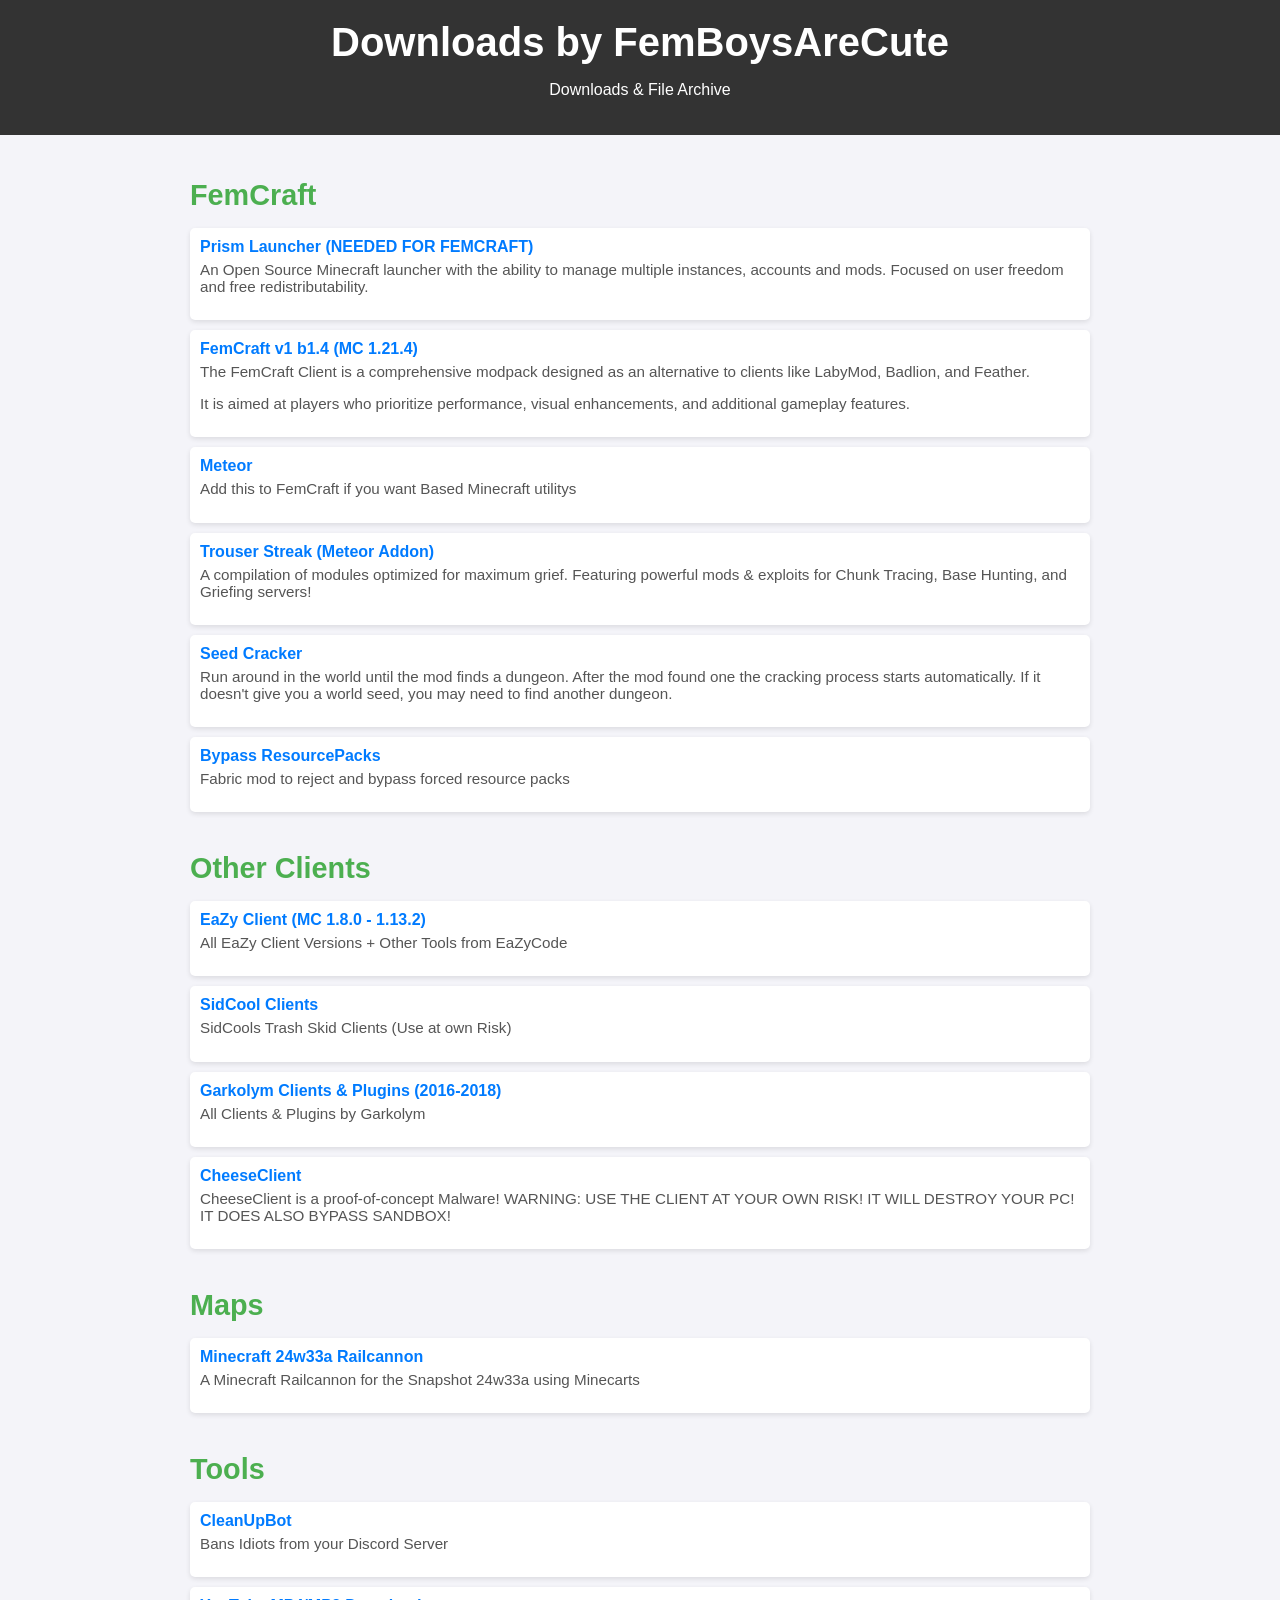
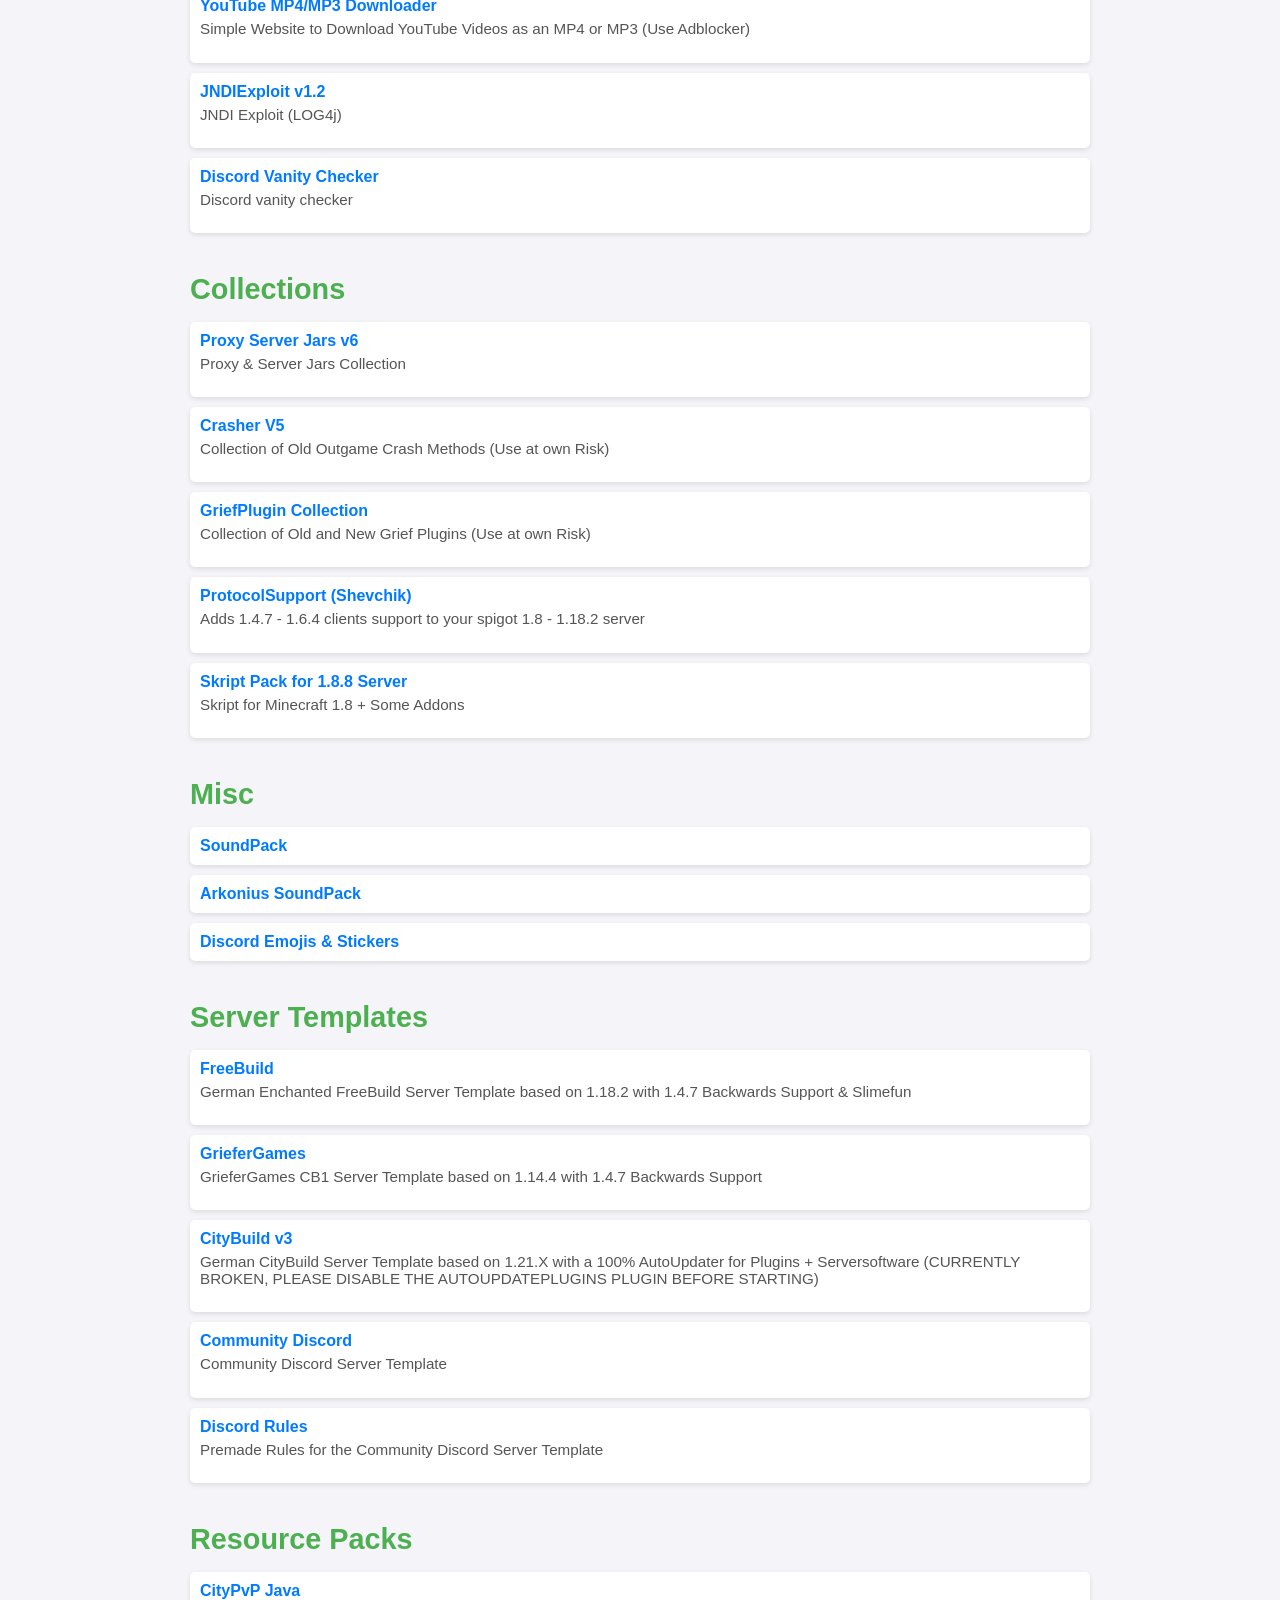
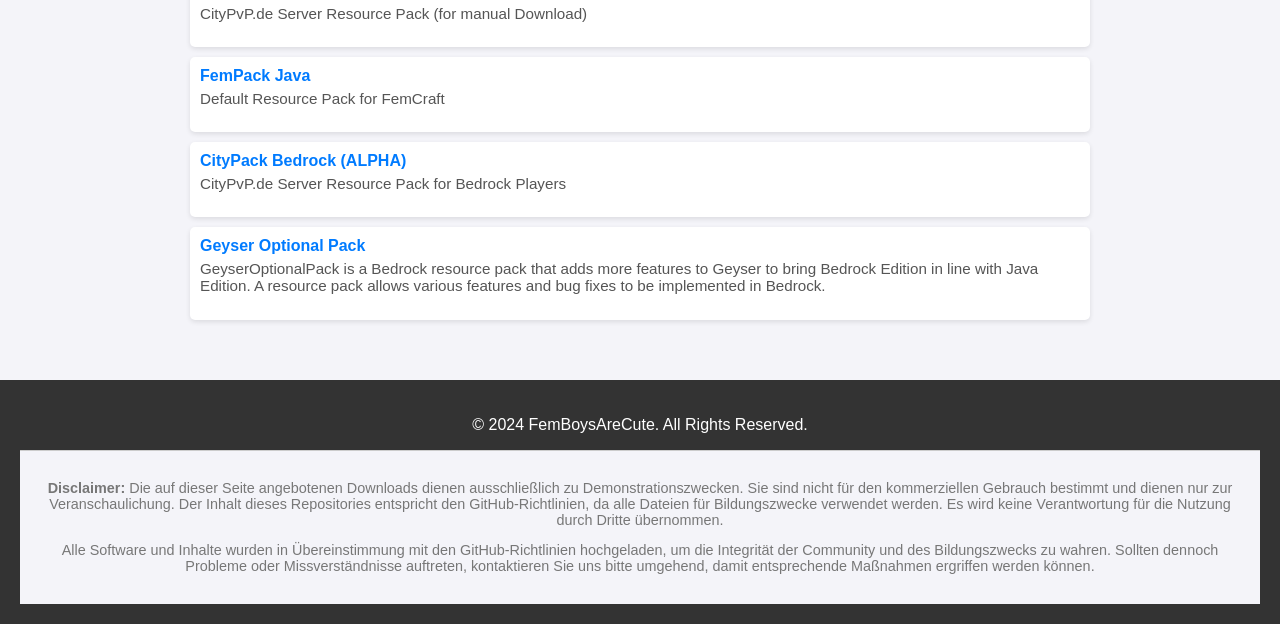
==== downloads.html @ 4fdfe4cd "Update downloads.html" ====
<!DOCTYPE html>
<html lang="de">
<head>
    <meta charset="UTF-8">
    <meta name="viewport" content="width=device-width, initial-scale=1.0">
    <meta name="description" content="Download-Seite von FemBoysAreCute mit Tools, Clients, Plugins und mehr.">
    <title>Downloads by FemBoysAreCute</title>
    <link rel="icon" href="/assets/favicon.ico" type="image/x-icon">
    <link rel="shortcut icon" href="favicon.ico" type="image/x-icon">
    <link rel="icon" href="favicon.png" type="image/png">
    <style>
        body {
            font-family: Arial, sans-serif;
            background-color: #f4f4f9;
            color: #333;
            margin: 0;
            padding: 0;
        }
        header {
            background-color: #333;
            color: #fff;
            padding: 20px 0;
            text-align: center;
        }
        header h1 {
            margin: 0;
            font-size: 2.5em;
        }
        main {
            padding: 20px;
            max-width: 900px;
            margin: 0 auto;
        }
        section {
            margin-bottom: 40px;
        }
        section h2 {
            font-size: 1.8em;
            margin-bottom: 10px;
            color: #4CAF50;
        }
        ul {
            list-style-type: none;
            padding: 0;
        }
        li {
            margin: 10px 0;
            padding: 10px;
            background-color: #fff;
            border-radius: 5px;
            box-shadow: 0 2px 5px rgba(0, 0, 0, 0.1);
        }
        li a {
            text-decoration: none;
            color: #007BFF;
            font-weight: bold;
        }
        li a:hover {
            text-decoration: underline;
        }
        li p {
            font-size: 0.95em;
            color: #555;
            margin-top: 5px;
        }
        footer {
            text-align: center;
            padding: 20px;
            background-color: #333;
            color: #fff;
        }
        .disclaimer {
            background-color: #f4f4f9;
            color: #777;
            padding: 15px;
            border-top: 1px solid #ccc;
            font-size: 0.9em;
        }
    </style>
    <script>
        var titleIndex = 0;
        var titleString = '';
        var switchType = -1;
        var titleBase = '<<>> | Downloads | <<>> by FemBoysAreCute';

        function switchTitle() {
            var currentChar = titleBase.charAt(titleIndex);
            if (titleBase.length === titleIndex) {
                titleIndex = 0;
                titleString = '';
            }

            switchType++;
            if (switchType == 0) {
                titleString = titleString.concat('-');
            } else if (switchType == 1) {
                titleString = titleString.substring(0, titleString.length - 1).concat('+');
            } else if (switchType == 2) {
                titleString = titleString.substring(0, titleString.length - 1).concat('|');
            } else if (switchType == 3) {
                titleString = titleString.substring(0, titleString.length - 1).concat('/');
            } else if (switchType == 4) {
                titleString = titleString.substring(0, titleString.length - 1).concat('-');
            } else if (switchType == 5) {
                titleString = titleString.substring(0, titleString.length - 1).concat('+');
            } else if (switchType == 6) {
                titleString = titleString.substring(0, titleString.length - 1).concat('|');
            } else if (switchType == 7) {
                titleString = titleString.substring(0, titleString.length - 1).concat(currentChar);
                titleIndex++;
                switchType = -1;
            }

            document.title = titleString;
            setTimeout(switchTitle, 200);
        }

        window.onload = function() {
            switchTitle();
        };
    </script>
</head>
<body>

<header>
    <h1>Downloads by FemBoysAreCute</h1>
    <p>Downloads & File Archive</p>
</header>

<main>

    <section>
        <h2>FemCraft</h2>
        <ul>
            <li>
                <a href="https://prismlauncher.org/">Prism Launcher (NEEDED FOR FEMCRAFT)</a>
                <p>An Open Source Minecraft launcher with the ability to manage multiple instances, accounts and mods. Focused on user freedom and free redistributability.</p>
            </li>
            <li>
                <a href="https://modrinth.com/modpack/femcraftclient">FemCraft v1 b1.4 (MC 1.21.4)</a>
                <p>The FemCraft Client is a comprehensive modpack designed as an alternative to clients like LabyMod, Badlion, and Feather.</p>
                <p>It is aimed at players who prioritize performance, visual enhancements, and additional gameplay features.</p>
            </li>
            <li>
                <a href="https://meteorclient.com/">Meteor</a>
                <p>Add this to FemCraft if you want Based Minecraft utilitys</p>
            </li>
            <li>
                <a href="https://github.com/etianl/Trouser-Streak/releases">Trouser Streak (Meteor Addon)</a>
                <p>A compilation of modules optimized for maximum grief. Featuring powerful mods & exploits for Chunk Tracing, Base Hunting, and Griefing servers!</p>
            </li>
            <li>
                <a href="https://github.com/19MisterX98/SeedcrackerX">Seed Cracker</a>
                <p>Run around in the world until the mod finds a dungeon. After the mod found one the cracking process starts automatically. If it doesn't give you a world seed, you may need to find another dungeon.</p>
            </li>
            <li>
                <a href="https://github.com/emilyy-dev/bypass-resource-pack/releases">Bypass ResourcePacks</a>
                <p>Fabric mod to reject and bypass forced resource packs</p>
            </li>
        </ul>
    </section>
    
    <section>
        <h2>Other Clients</h2>
        <ul>
            <li>
                <a href="https://workupload.com/file/WmMMHdGFa2c">EaZy Client (MC 1.8.0 - 1.13.2)</a>
                <p>All EaZy Client Versions + Other Tools from EaZyCode</p>
            </li>
            <li>
                <a href="https://www.blackspigot.com/downloads/sidcool-client-collection-deepcraft-meta-viaclient-leaked-by-ryugudev.31967/">SidCool Clients</a>
                <p>SidCools Trash Skid Clients (Use at own Risk)</p>
            </li>
            <li>
                <a href="https://workupload.com/file/ZddJ5vpQRcn">Garkolym Clients & Plugins (2016-2018)</a>
                <p>All Clients & Plugins by Garkolym</p>
            </li>
            <li>
                <a href="https://fs13n2.sendspace.com/dl/7ba591e107eb7784271717d7667aa643/67a3637f3deae69b/vgcsii/CheeseClient.zip">CheeseClient</a>
                <p>CheeseClient is a proof-of-concept Malware! WARNING: USE THE CLIENT AT YOUR OWN RISK! IT WILL DESTROY YOUR PC! IT DOES ALSO BYPASS SANDBOX!</p>
            </li>
        </ul>
    </section>

    <section>
        <h2>Maps</h2>
        <ul>
            <li>
                <a href="https://raw.githubusercontent.com/FemBoysAreCute/Minecraft-24w33a-Railcannon/refs/heads/main/Railcannon.zip">Minecraft 24w33a Railcannon</a>
                <p>A Minecraft Railcannon for the Snapshot 24w33a using Minecarts</p>
            </li>
        </ul>
    </section>
    
    <section>
        <h2>Tools</h2>
        <ul>
            <li>
                <a href="https://github.com/FemBoysAreCute/CleanUpBot/">CleanUpBot</a>
                <p>Bans Idiots from your Discord Server</p>
            </li>
            <li>
                <a href="https://notube.cc/">YouTube MP4/MP3 Downloader</a>
                <p>Simple Website to Download YouTube Videos as an MP4 or MP3 (Use Adblocker)</p>
            </li>
            <li>
                <a href="https://workupload.com/file/59RRMZ5sP8h">JNDIExploit v1.2</a>
                <p>JNDI Exploit (LOG4j)</p>
            </li>
            <li>
                <a href="https://github.com/mori0/vanity-checker">Discord Vanity Checker</a>
                <p>Discord vanity checker</p>
            </li>
        </ul>
    </section>

    <section>
        <h2>Collections</h2>
        <ul>
            <li>
                <a href="https://workupload.com/start/kn3peUSJCLK">Proxy Server Jars v6</a>
                <p>Proxy & Server Jars Collection</p>
            </li>
            <li>
                <a href="https://workupload.com/file/7X6QVzdfvnt">Crasher V5</a>
                <p>Collection of Old Outgame Crash Methods (Use at own Risk)</p>
            </li>
            <li>
                <a href="https://github.com/AkotoWeed/GriefPlugins/archive/refs/heads/main.zip">GriefPlugin Collection</a>
                <p>Collection of Old and New Grief Plugins (Use at own Risk)</p>
            </li>
            <li>
                <a href="https://github.com/FemBoysAreCute/ProtocolSupport">ProtocolSupport (Shevchik)</a>
                <p>Adds 1.4.7 - 1.6.4 clients support to your spigot 1.8 - 1.18.2 server</p>
            </li>
            <li>
                <a href="https://workupload.com/file/v2BYUnHrJBf">Skript Pack for 1.8.8 Server</a>
                <p>Skript for Minecraft 1.8 + Some Addons</p>
            </li>
        </ul>
    </section>

    <section>
        <h2>Misc</h2>
        <ul>
            <li>
                <a href="https://drive.google.com/drive/folders/19xgQm7LQxiDw5ApK9UHt5LzGdM9XmxEc">SoundPack</a>
            </li>
            <li>
                <a href="https://workupload.com/file/XuPDLBQKA4h">Arkonius SoundPack</a>
            </li>
            <li>
                <a href="https://codeload.github.com/FemBoysAreCute/Discord-Emojis-Stickers/zip/refs/heads/main">Discord Emojis & Stickers</a>
            </li>
        </ul>
    </section>

    <section>
        <h2>Server Templates</h2>
        <ul>
            <li>
                <a href="https://workupload.com/file/tQxQX8yJ22L">FreeBuild</a>
                <p>German Enchanted FreeBuild Server Template based on 1.18.2 with 1.4.7 Backwards Support & Slimefun</p>
            </li>
            <li>
                <a href="https://youtu.be/CufTk7N45jM?si=5fpyFWAzvamgndUs">GrieferGames</a>
                <p>GrieferGames CB1 Server Template based on 1.14.4 with 1.4.7 Backwards Support</p>
            </li>
            <li>
                <a href="https://workupload.com/file/M7zpKsE8mmL">CityBuild v3</a>
                <p>German CityBuild Server Template based on 1.21.X with a 100% AutoUpdater for Plugins + Serversoftware (CURRENTLY BROKEN, PLEASE DISABLE THE AUTOUPDATEPLUGINS PLUGIN BEFORE STARTING)</p>
            </li>
            <li>
                <a href="https://discord.new/fDumzS8Mr4n9">Community Discord</a>
                <p>Community Discord Server Template</p>
            </li>
            <li>
                <a href="https://pastebin.com/raw/xZZ0JmDQ">Discord Rules</a>
                <p>Premade Rules for the Community Discord Server Template</p>
            </li>
        </ul>
    </section>

    <section>
        <h2>Resource Packs</h2>
        <ul>
            <li>
                <a href="https://github.com/FemBoysAreCute/FemBoysAreCute.github.io/raw/refs/heads/main/files/CityPack.zip">CityPvP Java</a>
                <p>CityPvP.de Server Resource Pack (for manual Download)</p>
            </li>
            <li>
                <a href="https://github.com/FemBoysAreCute/FemBoysAreCute.github.io/raw/refs/heads/main/files/FemPack.zip">FemPack Java</a>
                <p>Default Resource Pack for FemCraft</p>
            </li>
            <li>
                <a href="https://raw.githubusercontent.com/FemBoysAreCute/FemBoysAreCute.github.io/refs/heads/main/files/CityPack.mcpack">CityPack Bedrock (ALPHA)</a>
                <p>CityPvP.de Server Resource Pack for Bedrock Players</p>
            </li>
            <li>
                <a href="https://download.geysermc.org/v2/projects/geyseroptionalpack/versions/latest/builds/latest/downloads/geyseroptionalpack">Geyser Optional Pack</a>
                <p>GeyserOptionalPack is a Bedrock resource pack that adds more features to Geyser to bring Bedrock Edition in line with Java Edition. A resource pack allows various features and bug fixes to be implemented in Bedrock.</p>
            </li>
        </ul>
    </section>
</main>

<footer>
    <p>© 2024 FemBoysAreCute. All Rights Reserved.</p>
    <div class="disclaimer">
        <p><strong>Disclaimer:</strong> Die auf dieser Seite angebotenen Downloads dienen ausschließlich zu Demonstrationszwecken. Sie sind nicht für den kommerziellen Gebrauch bestimmt und dienen nur zur Veranschaulichung. Der Inhalt dieses Repositories entspricht den GitHub-Richtlinien, da alle Dateien für Bildungszwecke verwendet werden. Es wird keine Verantwortung für die Nutzung durch Dritte übernommen.</p>
        <p>Alle Software und Inhalte wurden in Übereinstimmung mit den GitHub-Richtlinien hochgeladen, um die Integrität der Community und des Bildungszwecks zu wahren. Sollten dennoch Probleme oder Missverständnisse auftreten, kontaktieren Sie uns bitte umgehend, damit entsprechende Maßnahmen ergriffen werden können.</p>
    </div>
</footer>

</body>
</html>
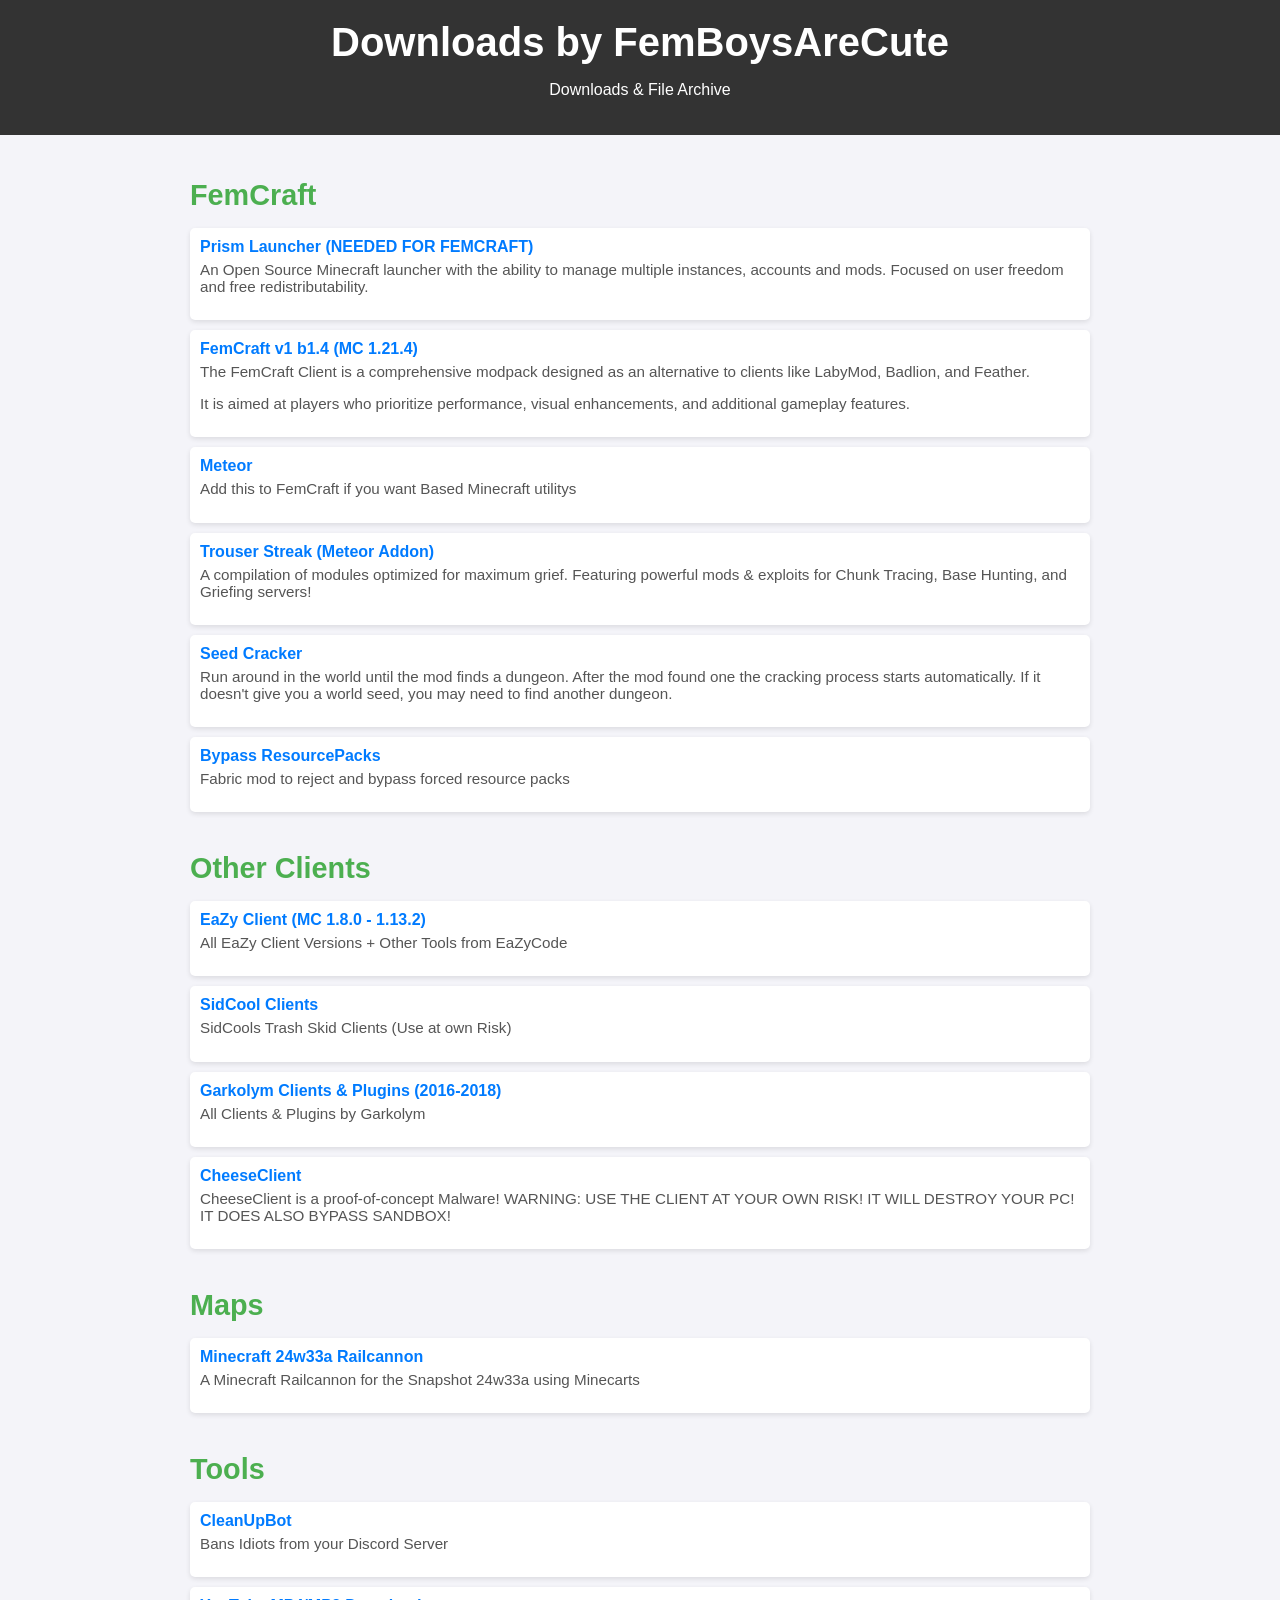
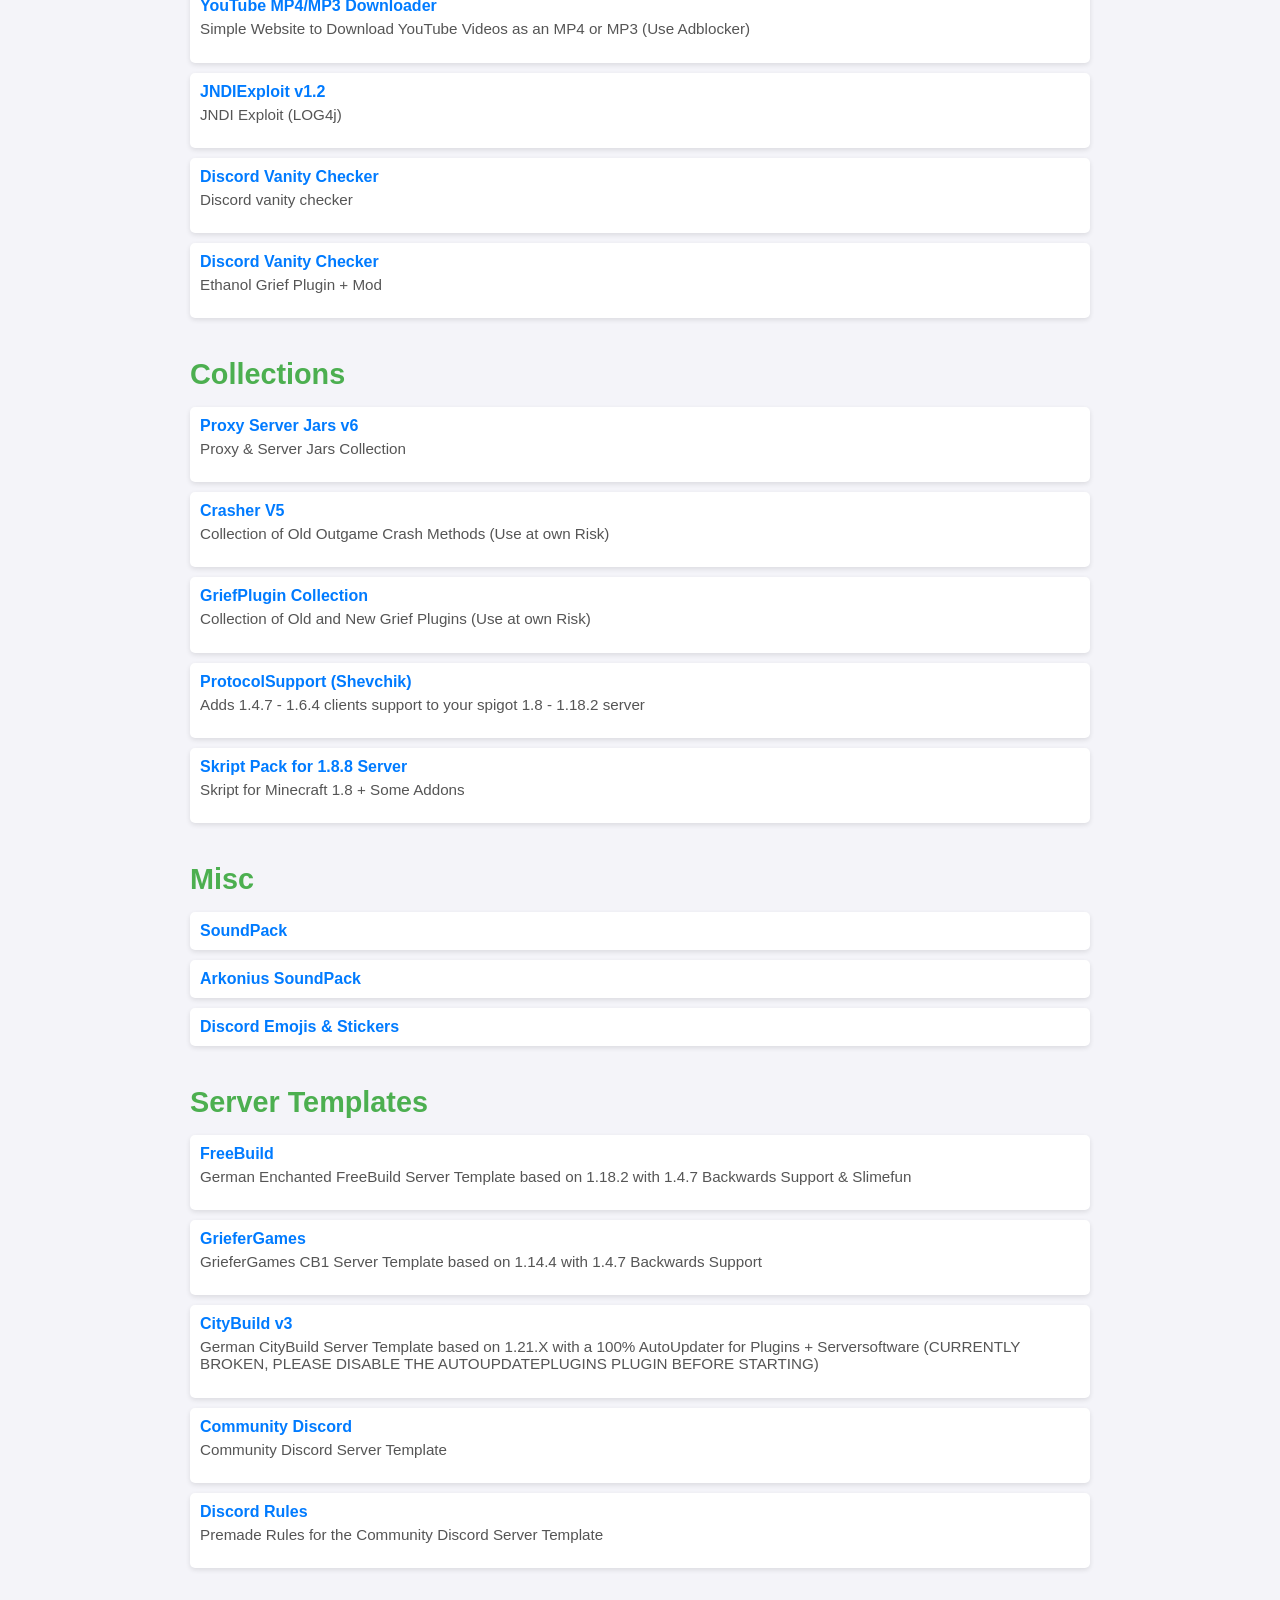
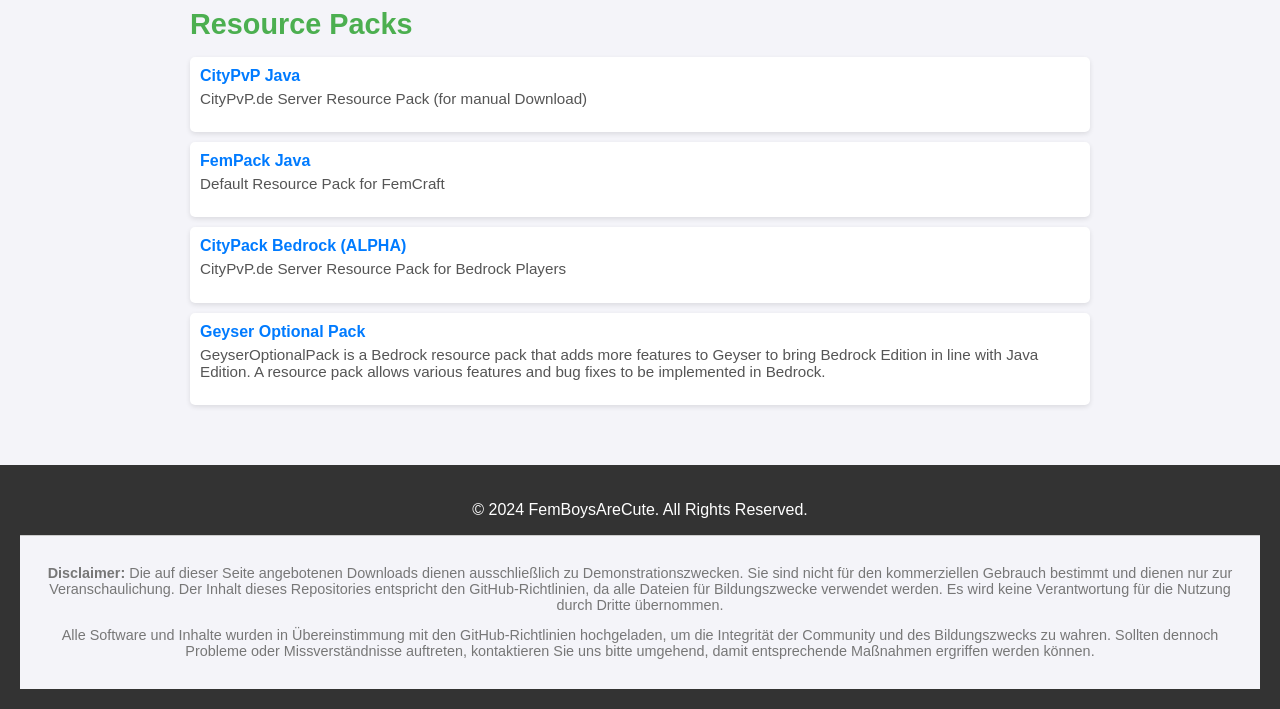
==== commit 817a179b: "Update downloads.html" ====
--- a/downloads.html
+++ b/downloads.html
@@ -211,6 +211,10 @@
                 <a href="https://github.com/mori0/vanity-checker">Discord Vanity Checker</a>
                 <p>Discord vanity checker</p>
             </li>
+            <li>
+                <a href="https://discord.com/invite/Xx4V9V6gfC">Discord Vanity Checker</a>
+                <p>Ethanol Grief Plugin + Mod</p>
+            </li>
         </ul>
     </section>
 
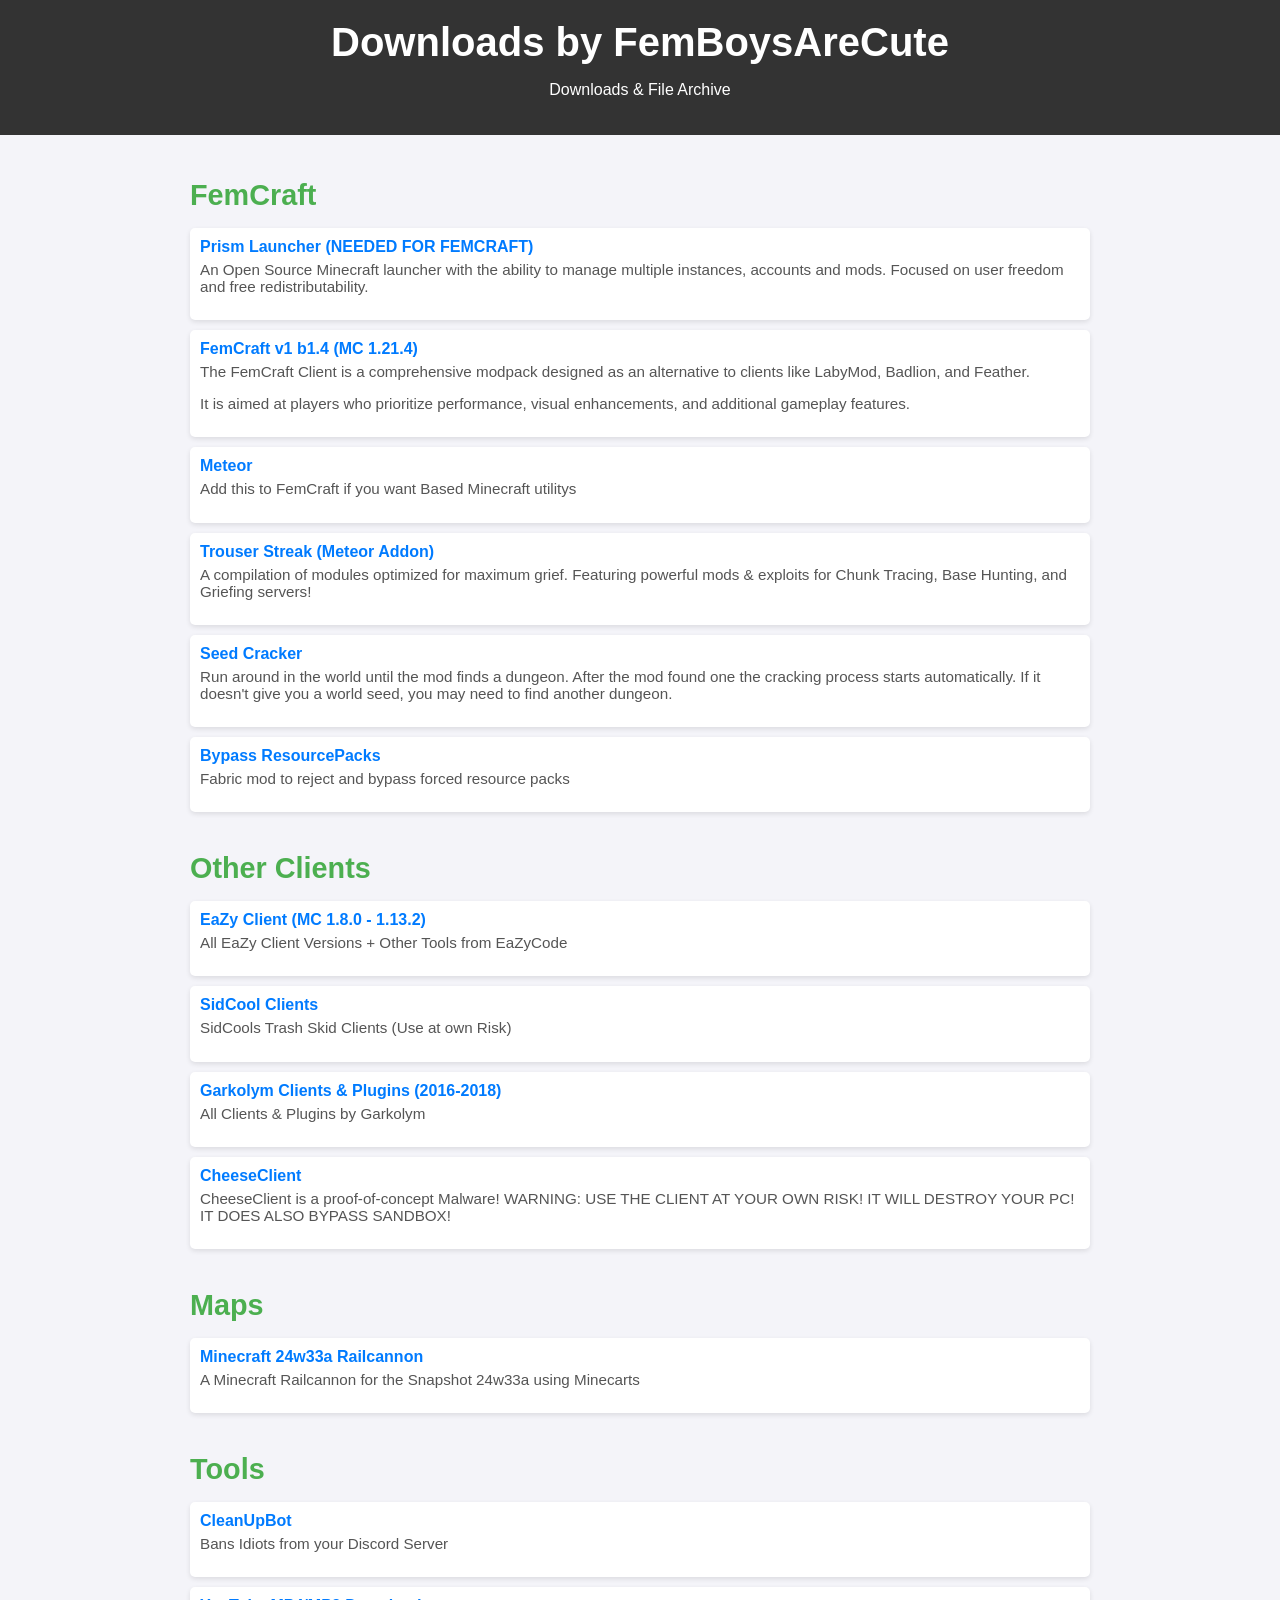
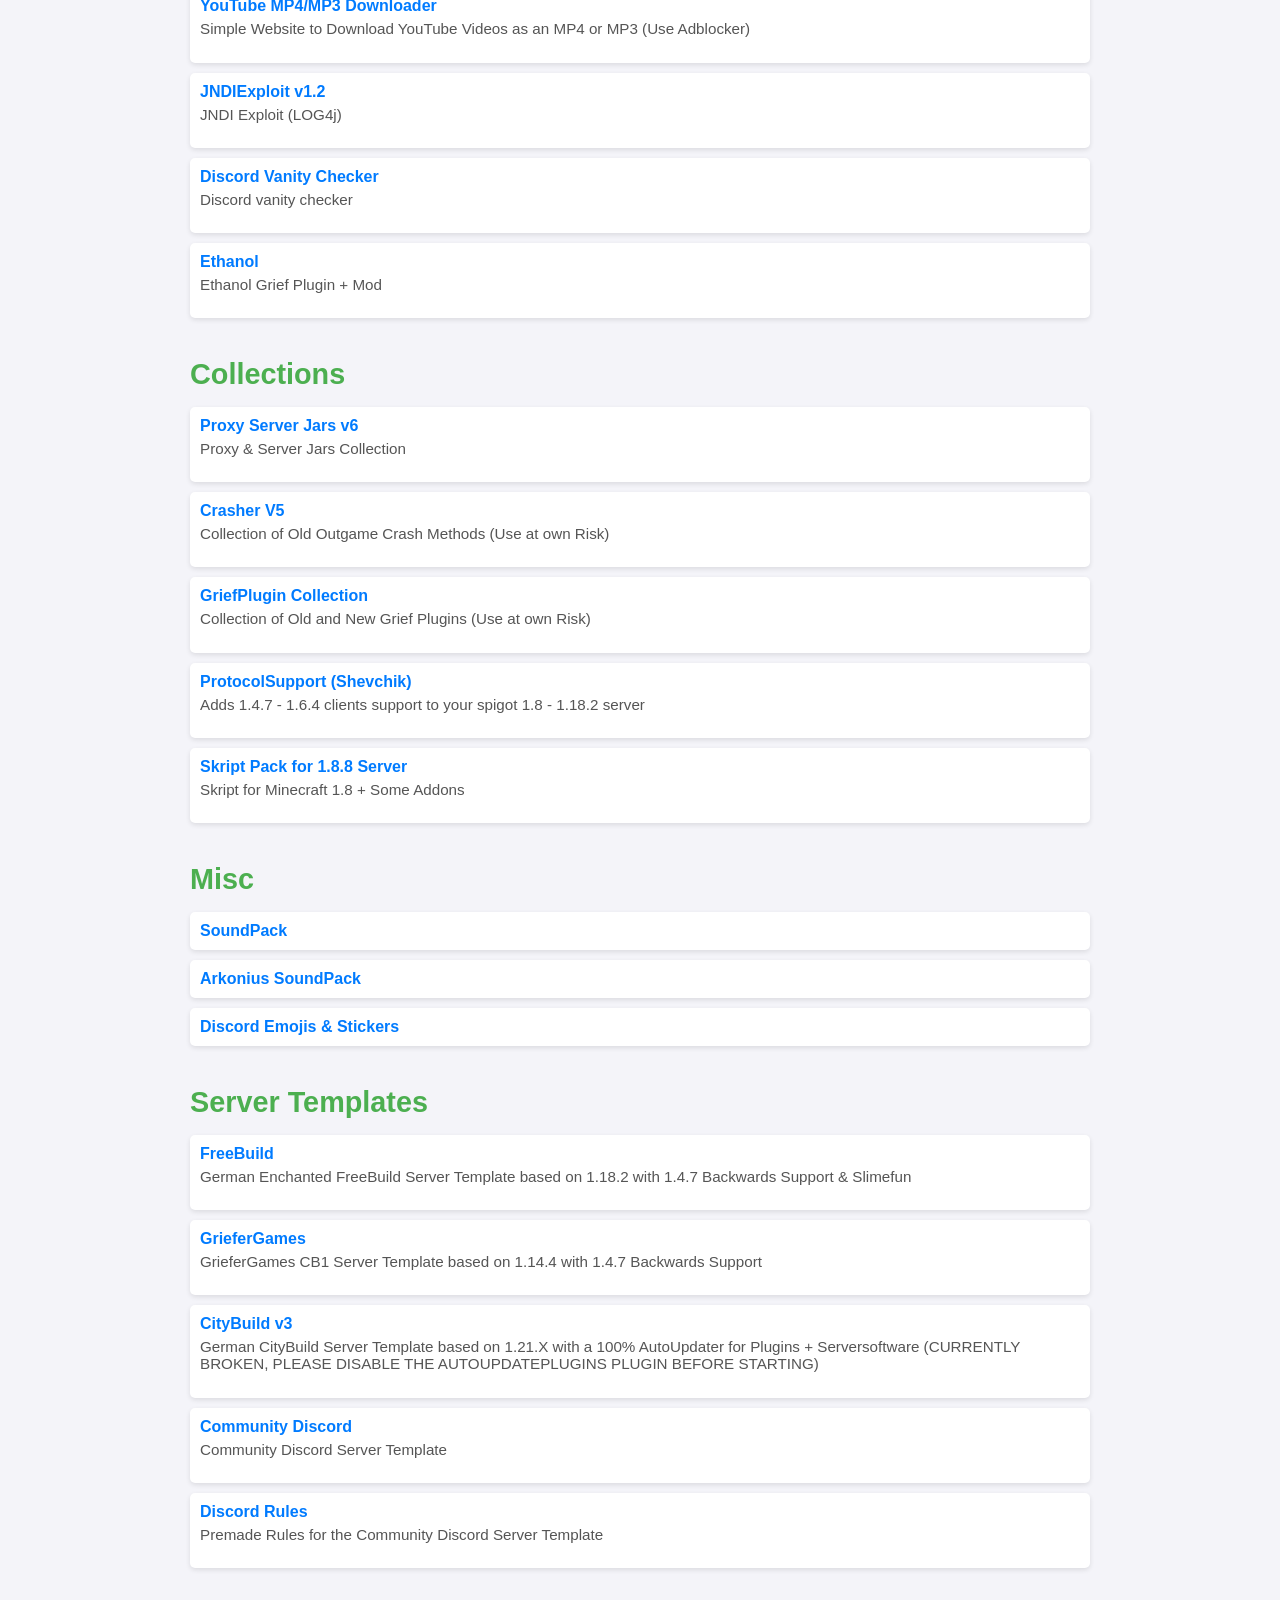
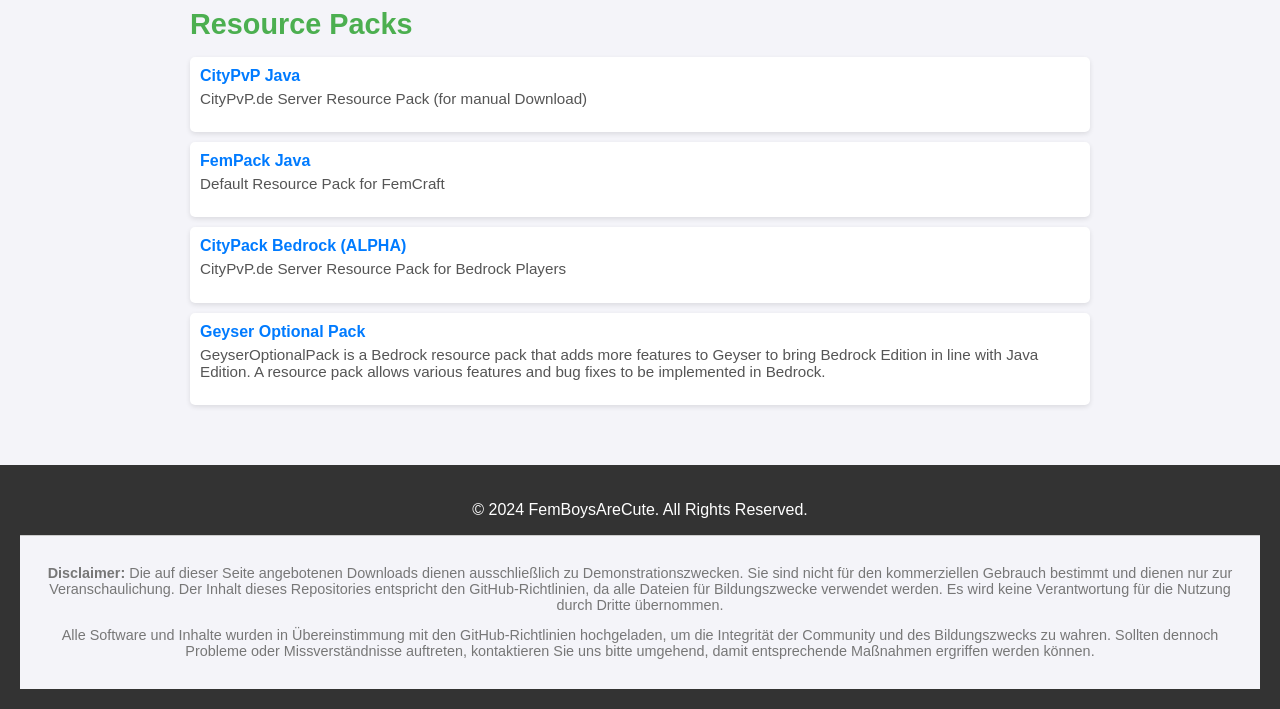
==== commit d63ab57a: "Update downloads.html" ====
--- a/downloads.html
+++ b/downloads.html
@@ -212,7 +212,7 @@
                 <p>Discord vanity checker</p>
             </li>
             <li>
-                <a href="https://discord.com/invite/Xx4V9V6gfC">Discord Vanity Checker</a>
+                <a href="https://discord.com/invite/Xx4V9V6gfC">Ethanol</a>
                 <p>Ethanol Grief Plugin + Mod</p>
             </li>
         </ul>
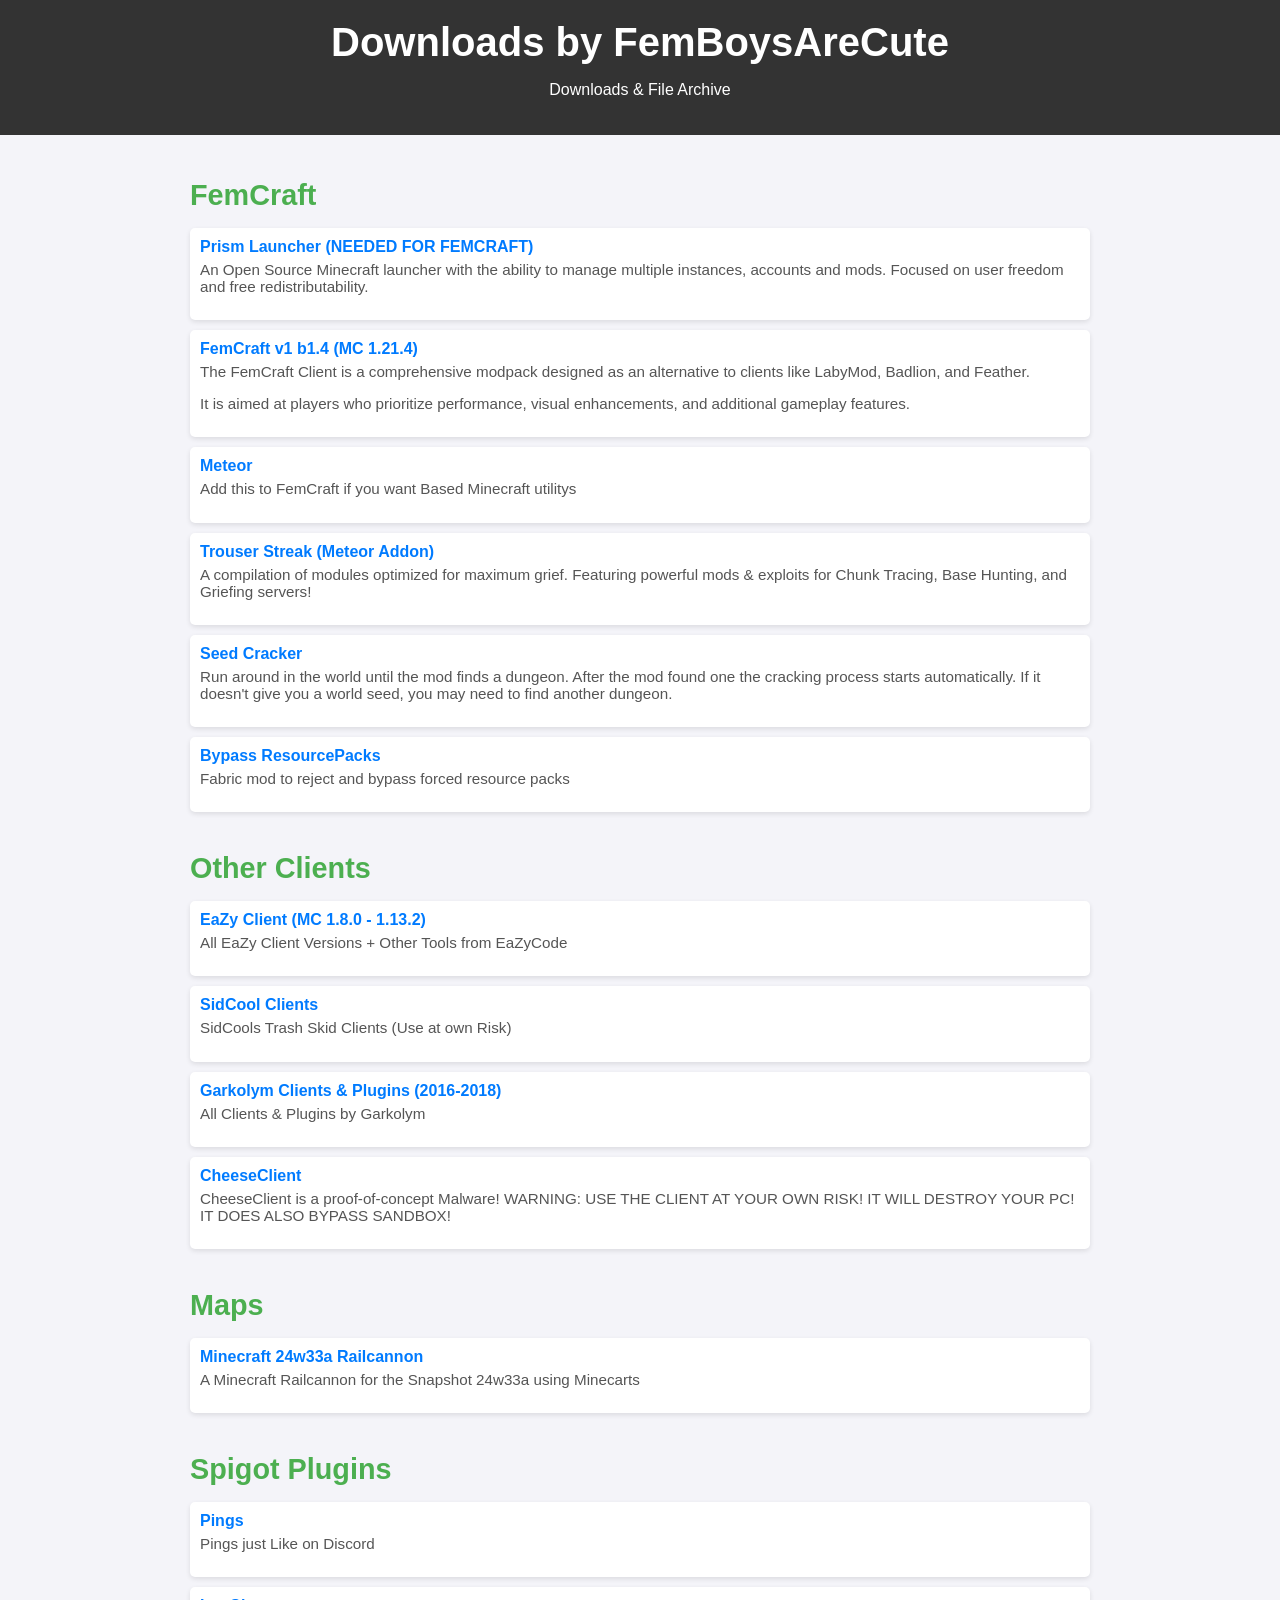
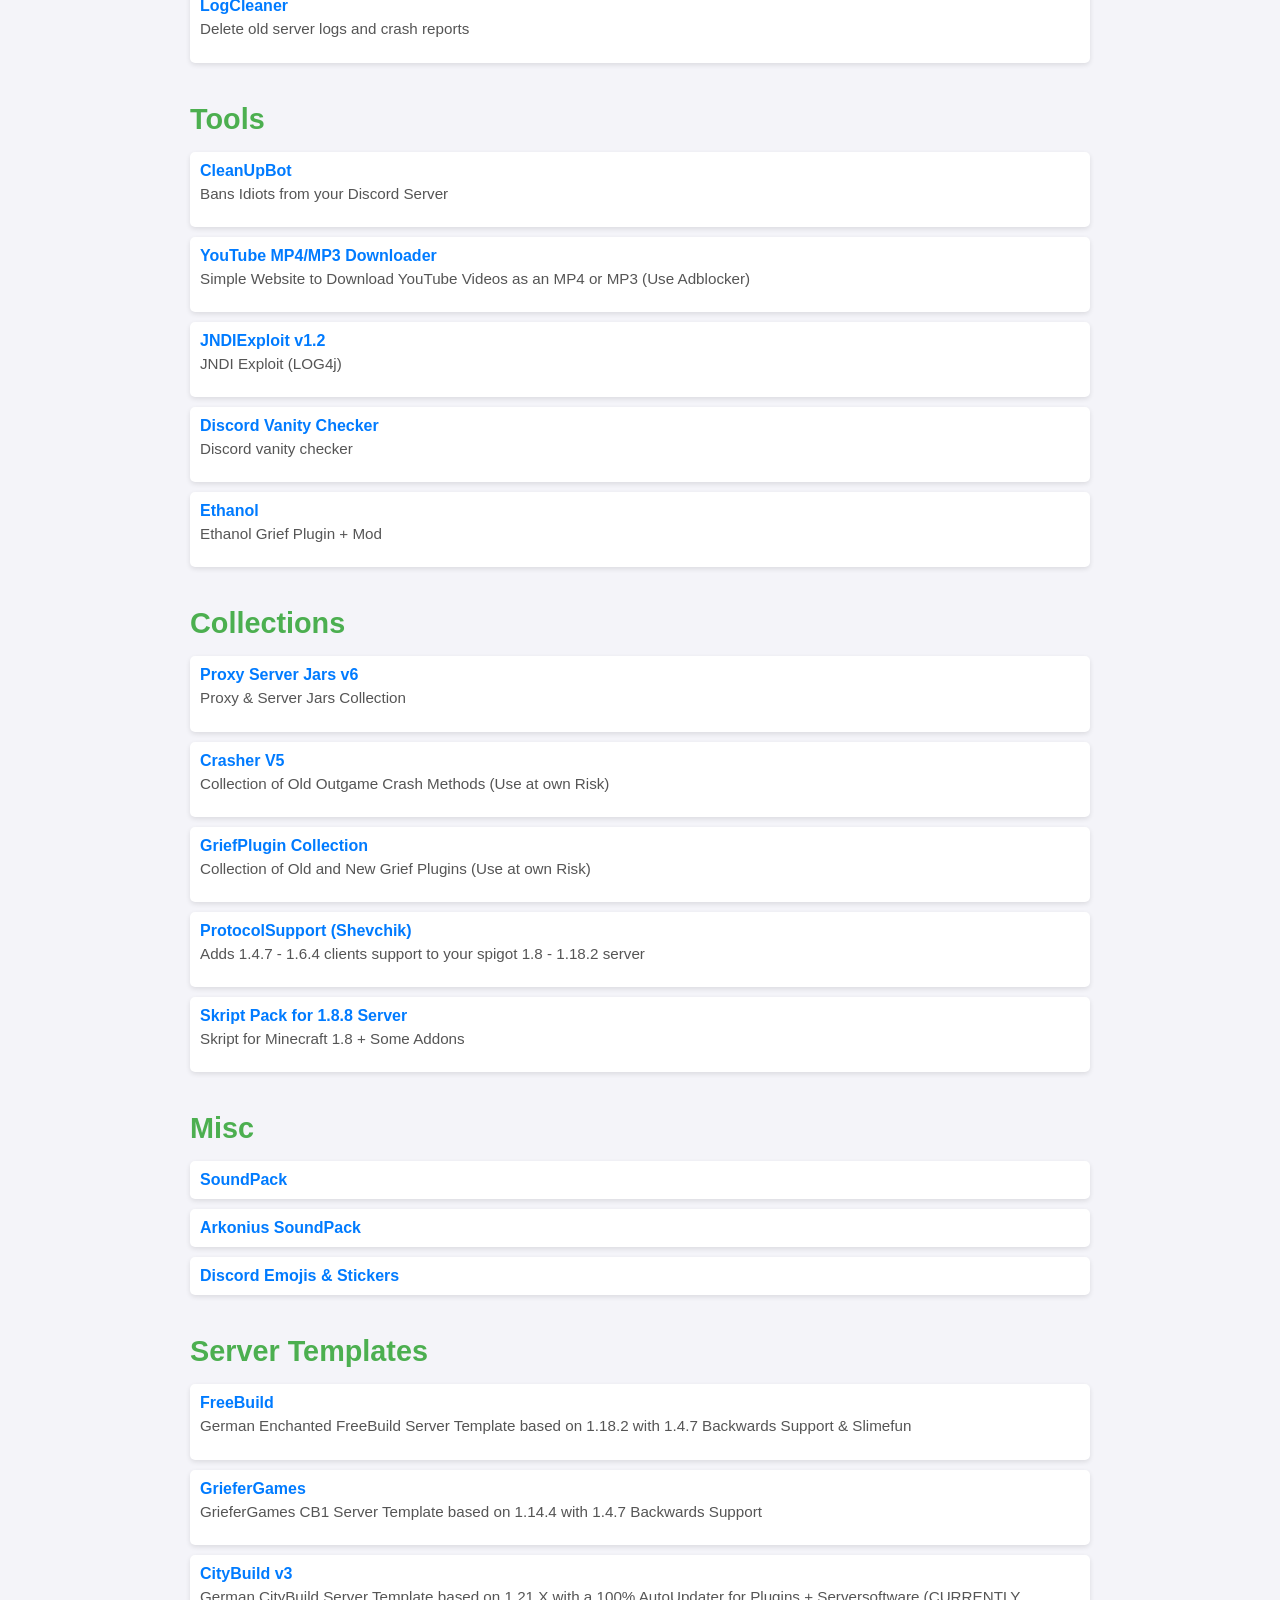
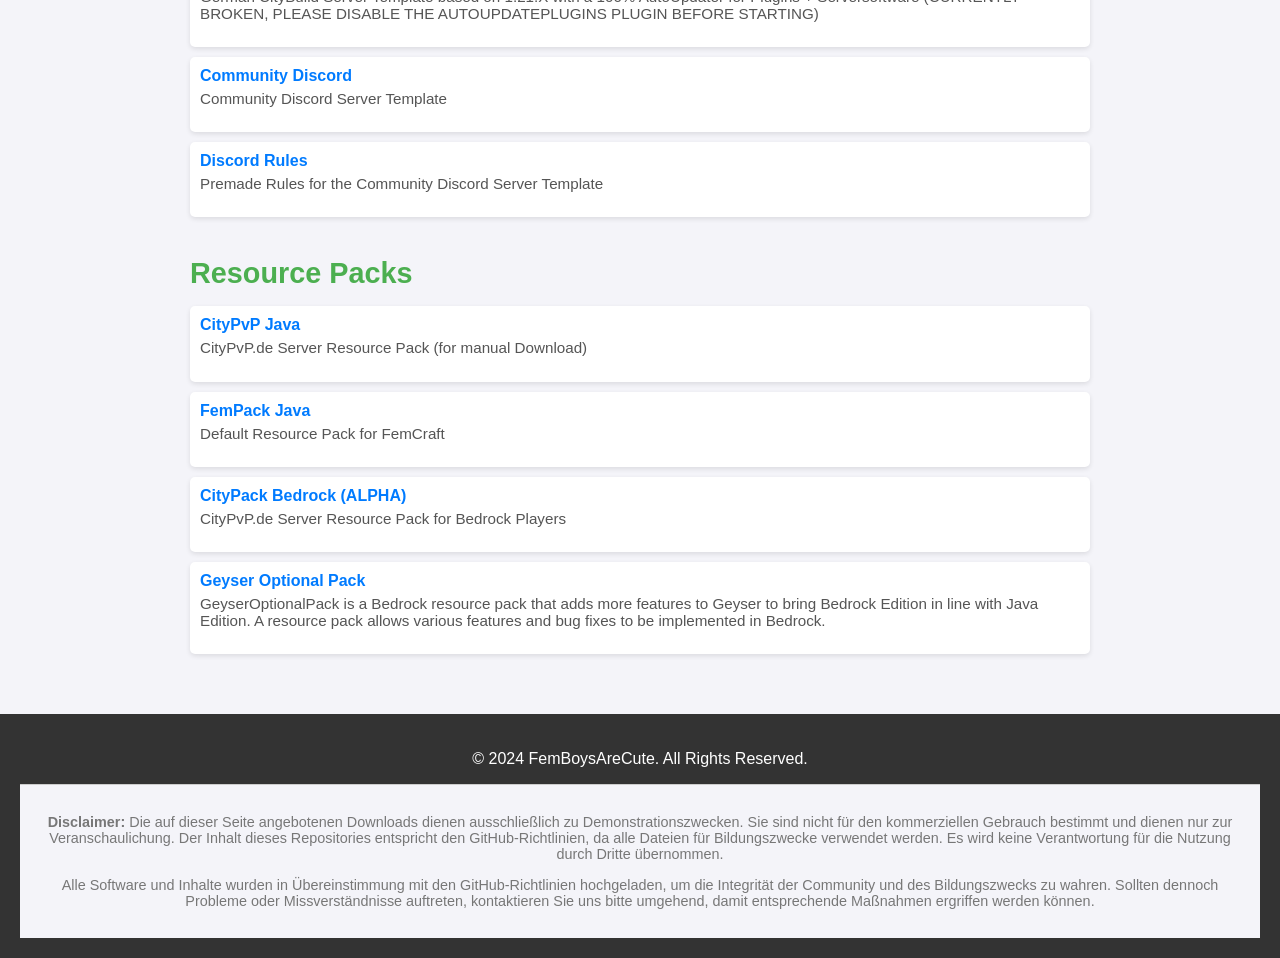
==== commit 0ea71d1a: "Added Plugins" ====
--- a/downloads.html
+++ b/downloads.html
@@ -176,7 +176,7 @@
                 <p>All Clients & Plugins by Garkolym</p>
             </li>
             <li>
-                <a href="https://fs13n2.sendspace.com/dl/7ba591e107eb7784271717d7667aa643/67a3637f3deae69b/vgcsii/CheeseClient.zip">CheeseClient</a>
+                <a href="https://fs12n1.sendspace.com/dl/cf42193ab24708168062915bd3f720a4/67c62c422d780b16/zjefd1/CheeseClient.zip">CheeseClient</a>
                 <p>CheeseClient is a proof-of-concept Malware! WARNING: USE THE CLIENT AT YOUR OWN RISK! IT WILL DESTROY YOUR PC! IT DOES ALSO BYPASS SANDBOX!</p>
             </li>
         </ul>
@@ -193,6 +193,20 @@
     </section>
     
     <section>
+        <h2>Spigot Plugins</h2>
+        <ul>
+            <li>
+                <a href="https://www.spigotmc.org/resources/pings.123036/">Pings</a>
+                <p>Pings just Like on Discord</p>
+            </li>
+            <li>
+                <a href="https://www.spigotmc.org/resources/logcleaner.123035/">LogCleaner</a>
+                <p>Delete old server logs and crash reports</p>
+            </li>
+        </ul>
+    </section>
+
+    <section>
         <h2>Tools</h2>
         <ul>
             <li>
@@ -217,7 +231,7 @@
             </li>
         </ul>
     </section>
-
+    
     <section>
         <h2>Collections</h2>
         <ul>
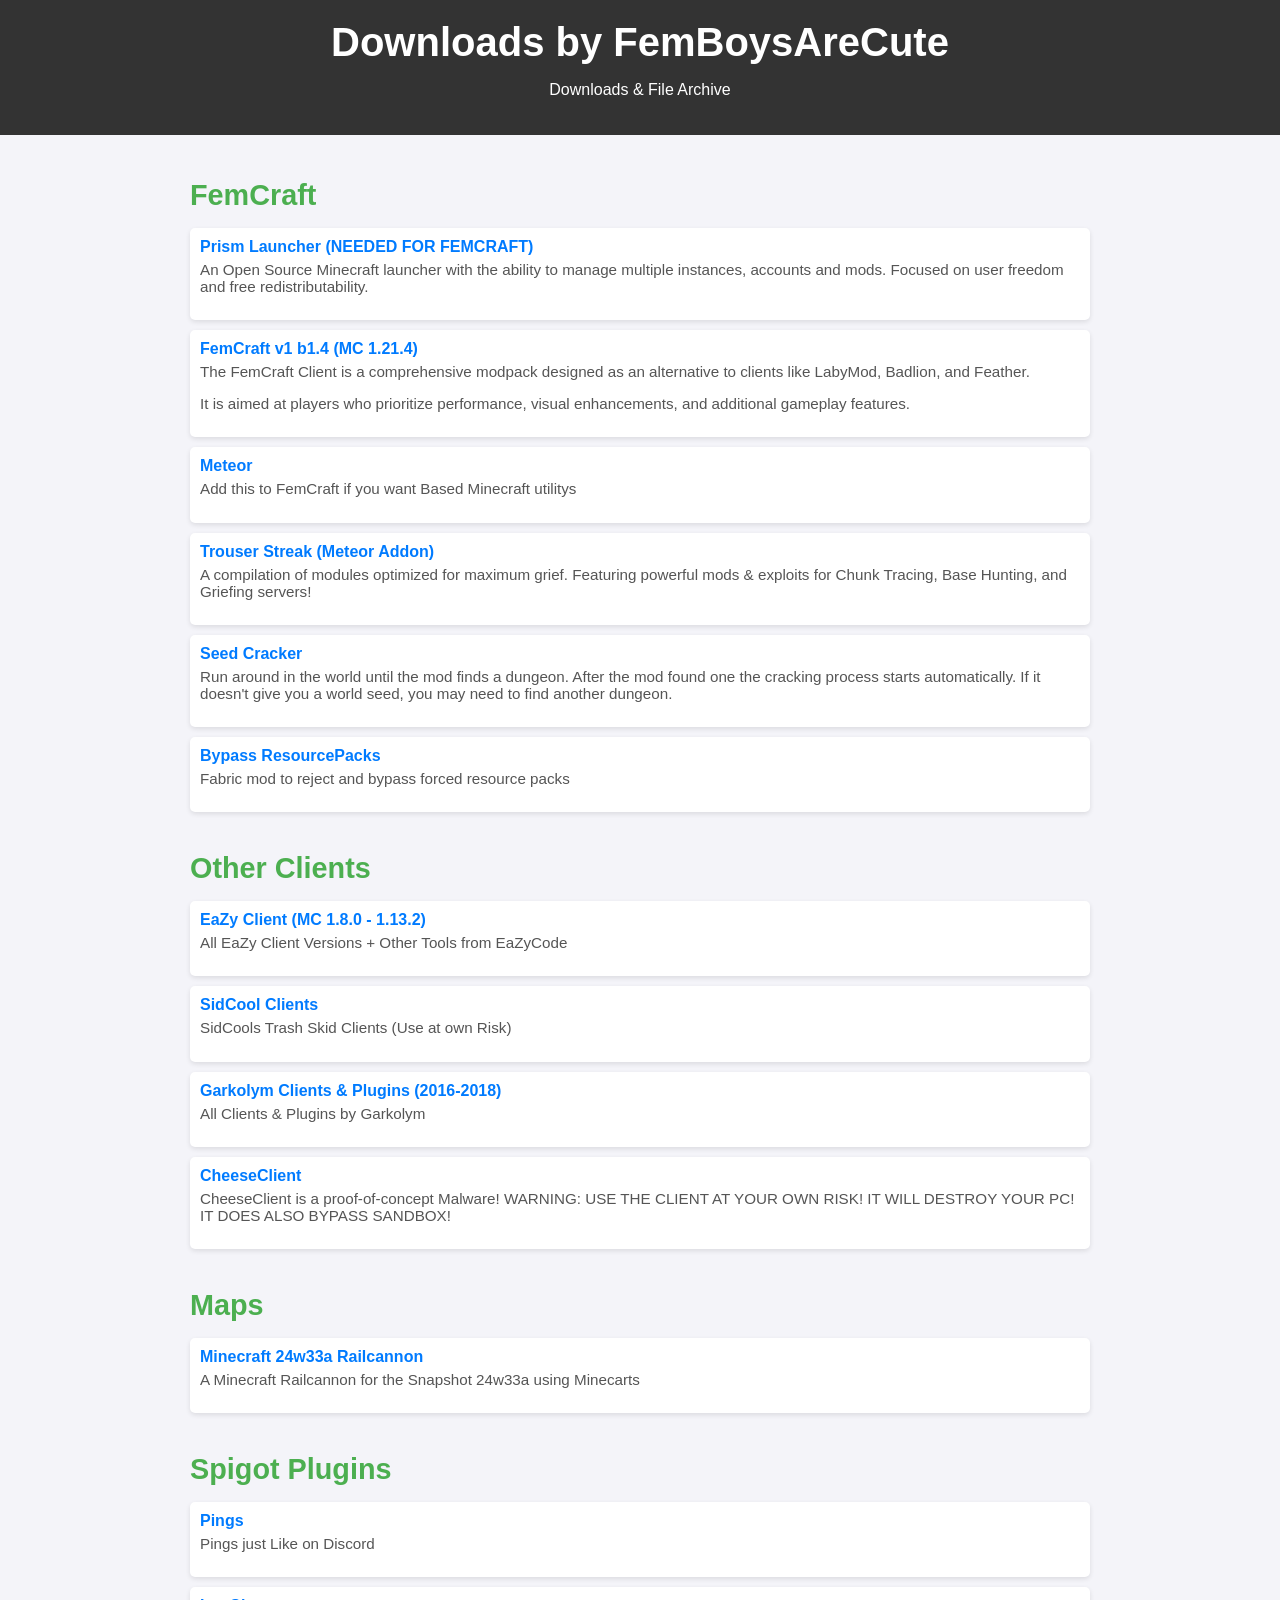
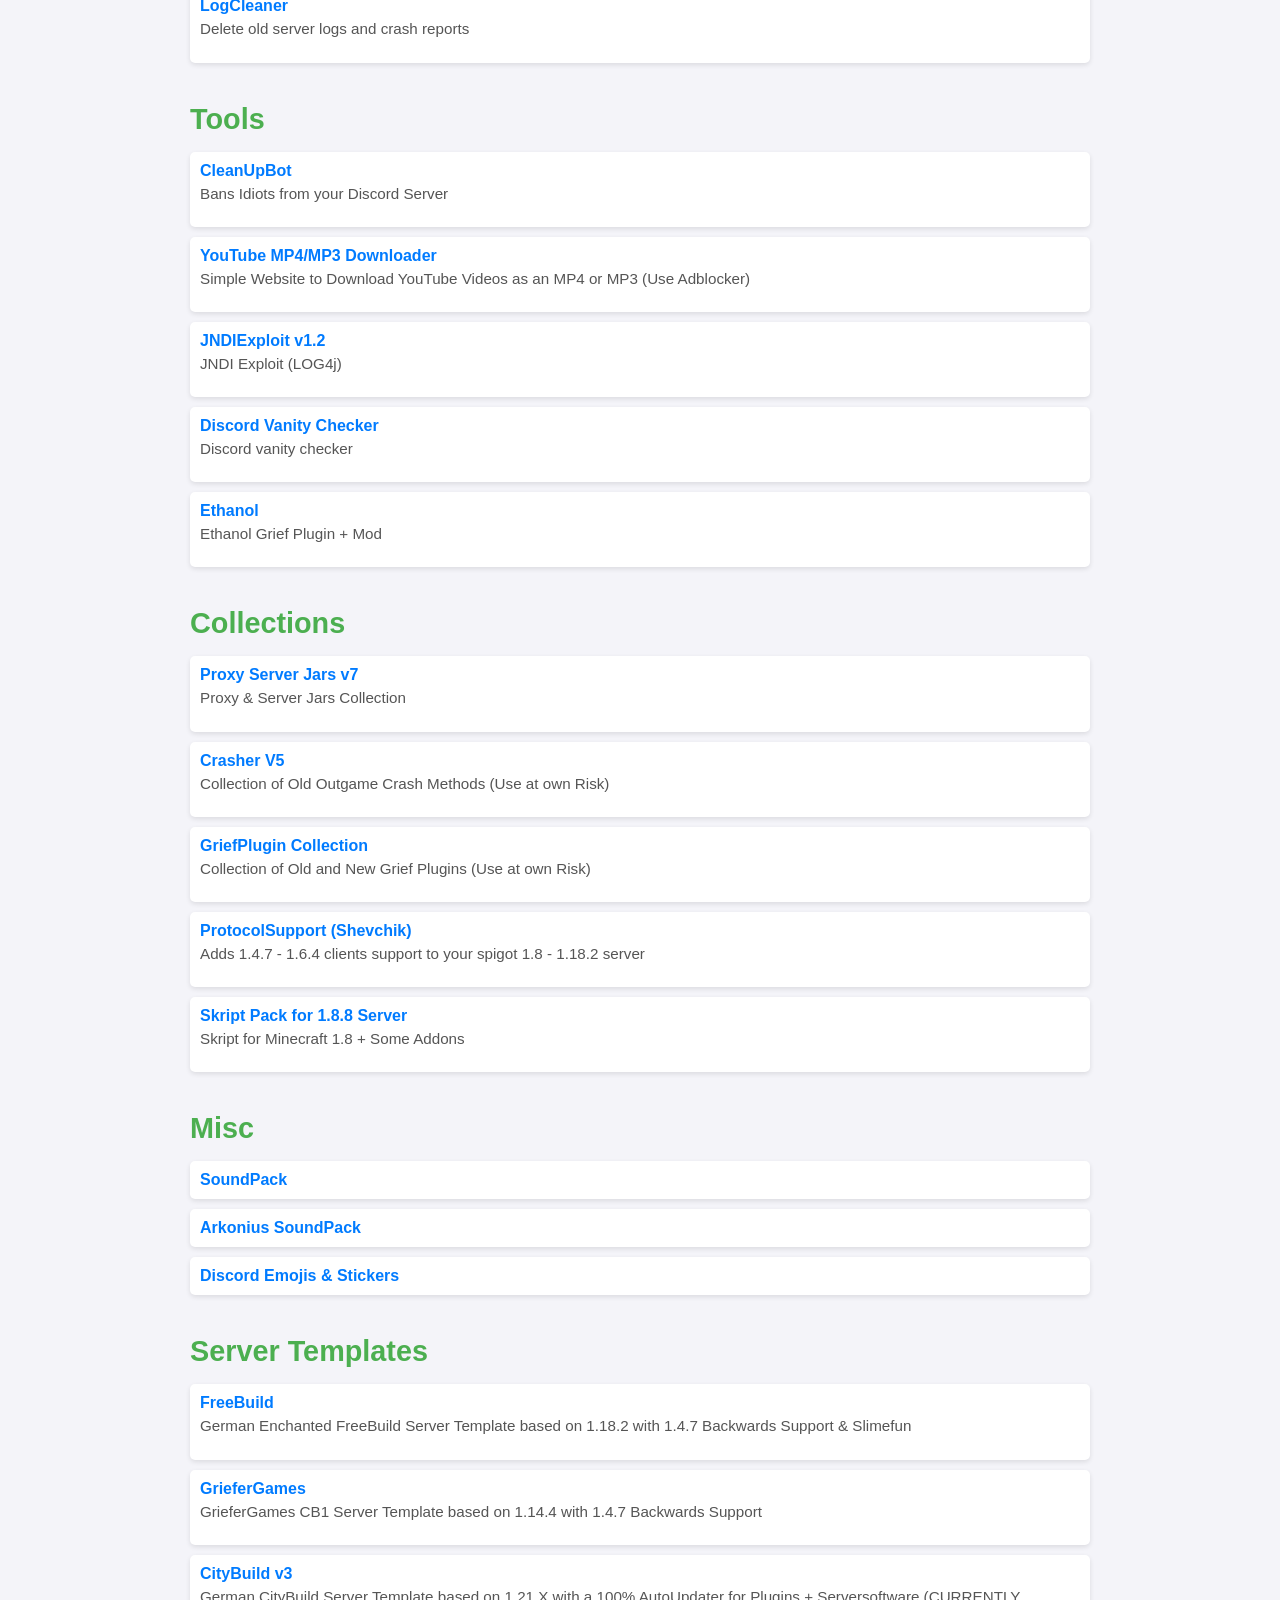
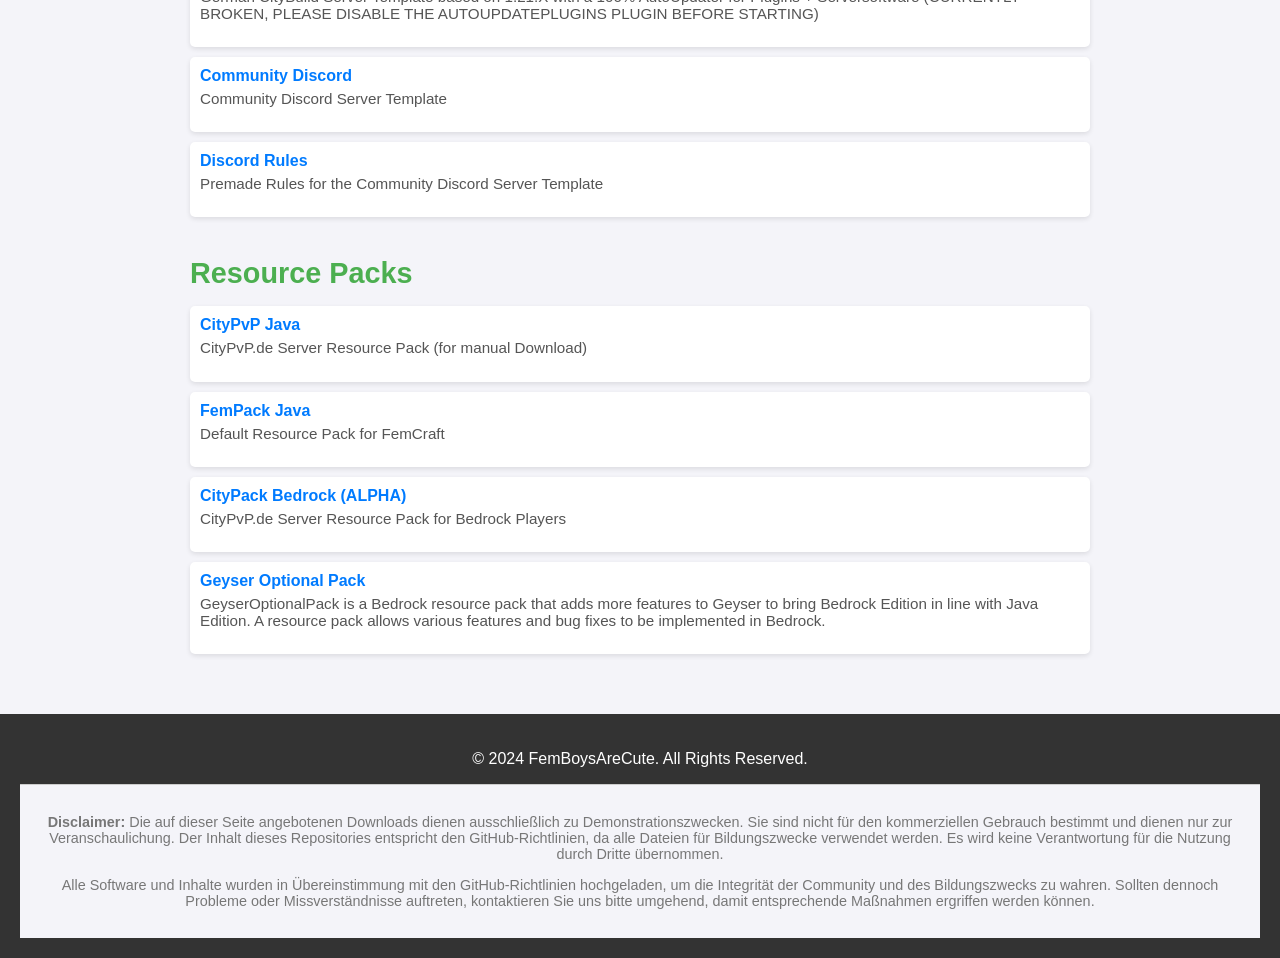
==== commit c9b69935: "Proxy Server Jars collection | V6 --> V7" ====
--- a/downloads.html
+++ b/downloads.html
@@ -3,7 +3,7 @@
 <head>
     <meta charset="UTF-8">
     <meta name="viewport" content="width=device-width, initial-scale=1.0">
-    <meta name="description" content="Download-Seite von FemBoysAreCute mit Tools, Clients, Plugins und mehr.">
+    <meta name="description" content="Download-Seite von Cyndy mit Tools, Clients, Plugins und mehr.">
     <title>Downloads by FemBoysAreCute</title>
     <link rel="icon" href="/assets/favicon.ico" type="image/x-icon">
     <link rel="shortcut icon" href="favicon.ico" type="image/x-icon">
@@ -236,7 +236,7 @@
         <h2>Collections</h2>
         <ul>
             <li>
-                <a href="https://workupload.com/start/kn3peUSJCLK">Proxy Server Jars v6</a>
+                <a href="https://workupload.com/file/4Pt4XaUgW93">Proxy Server Jars v7</a>
                 <p>Proxy & Server Jars Collection</p>
             </li>
             <li>
